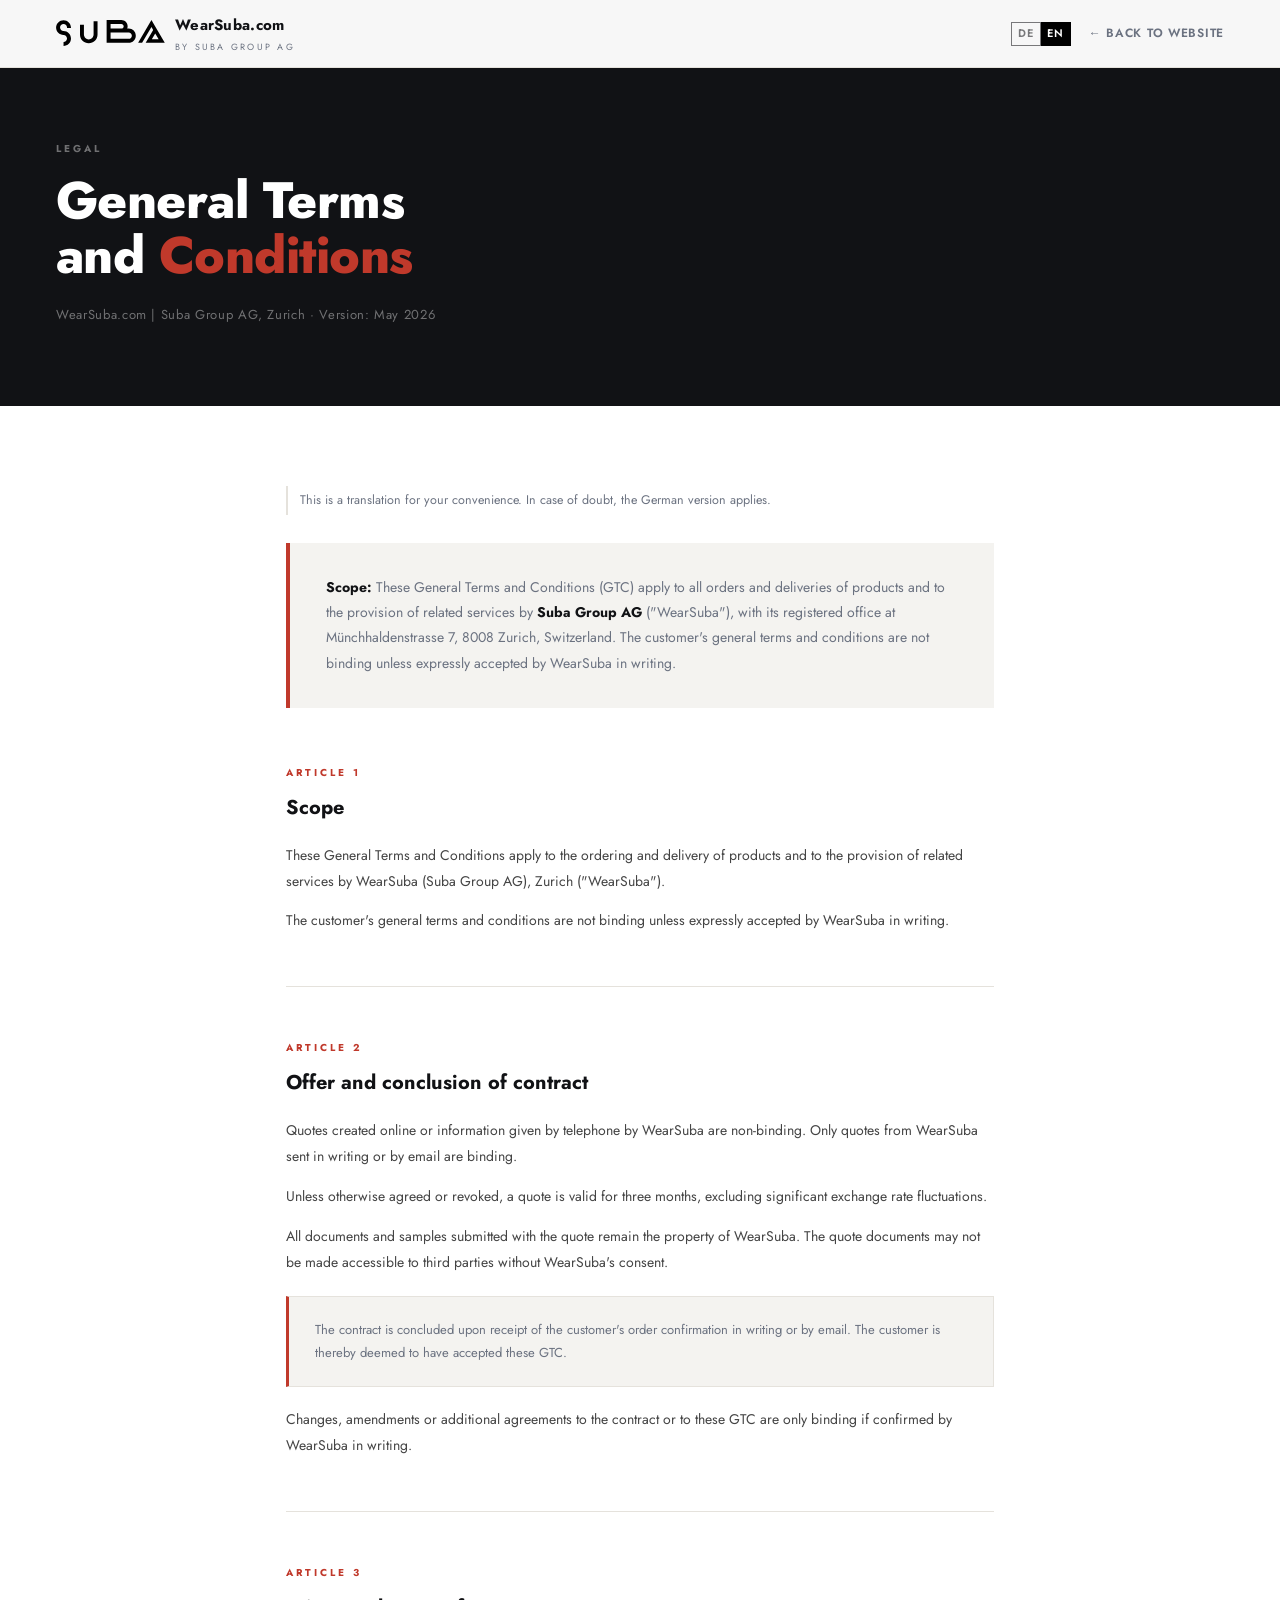
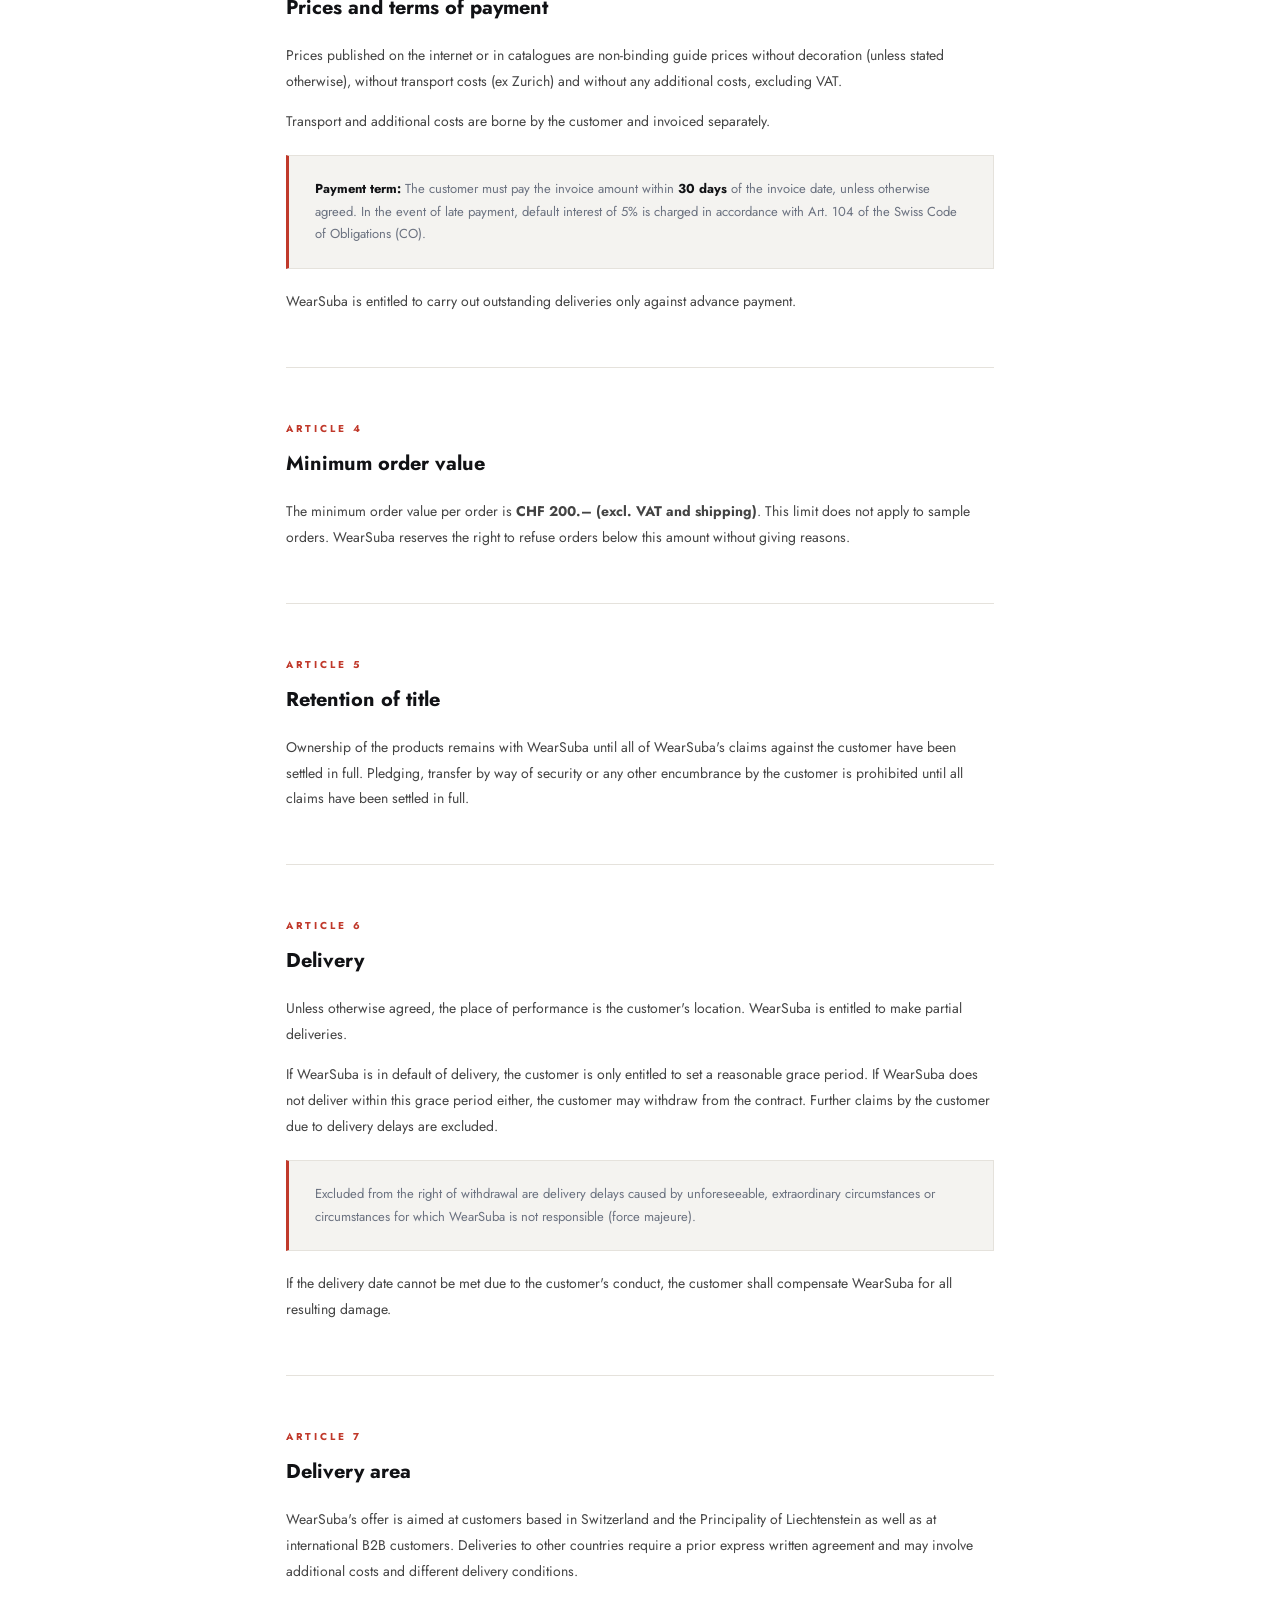
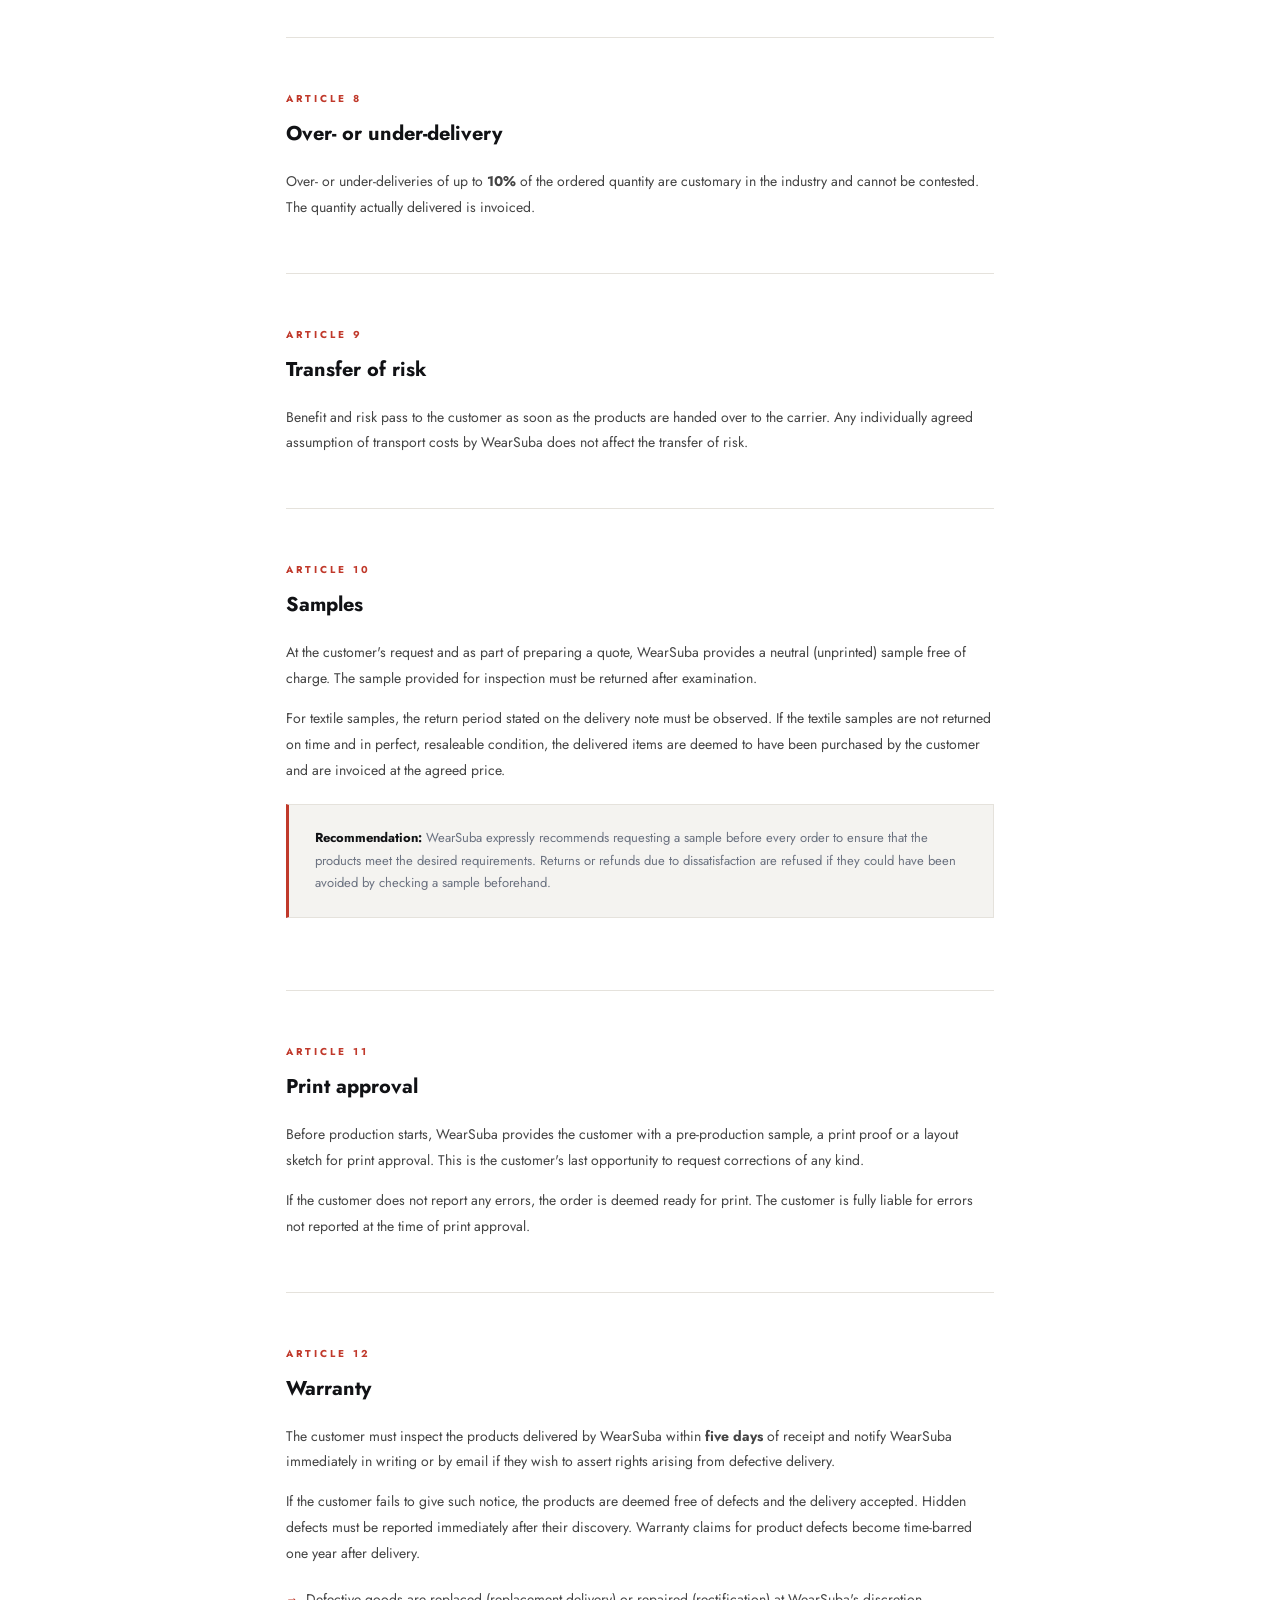
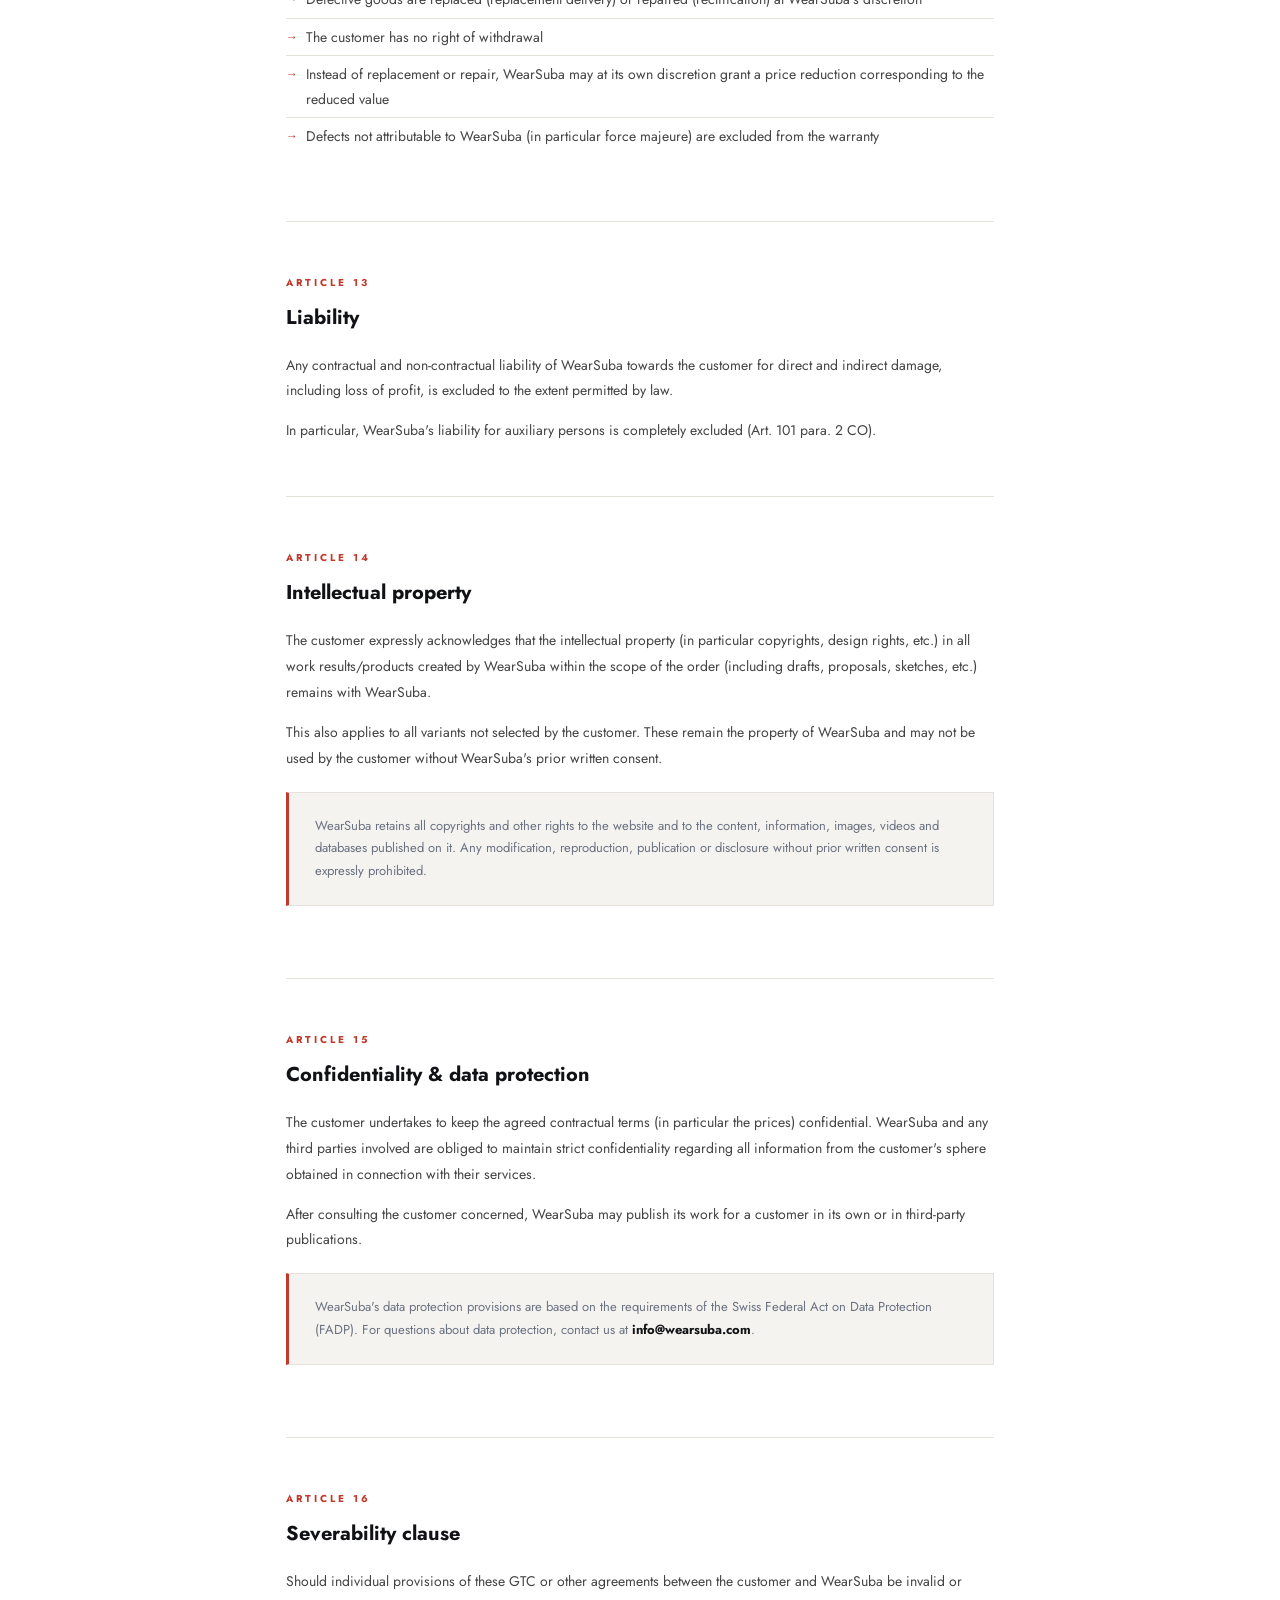
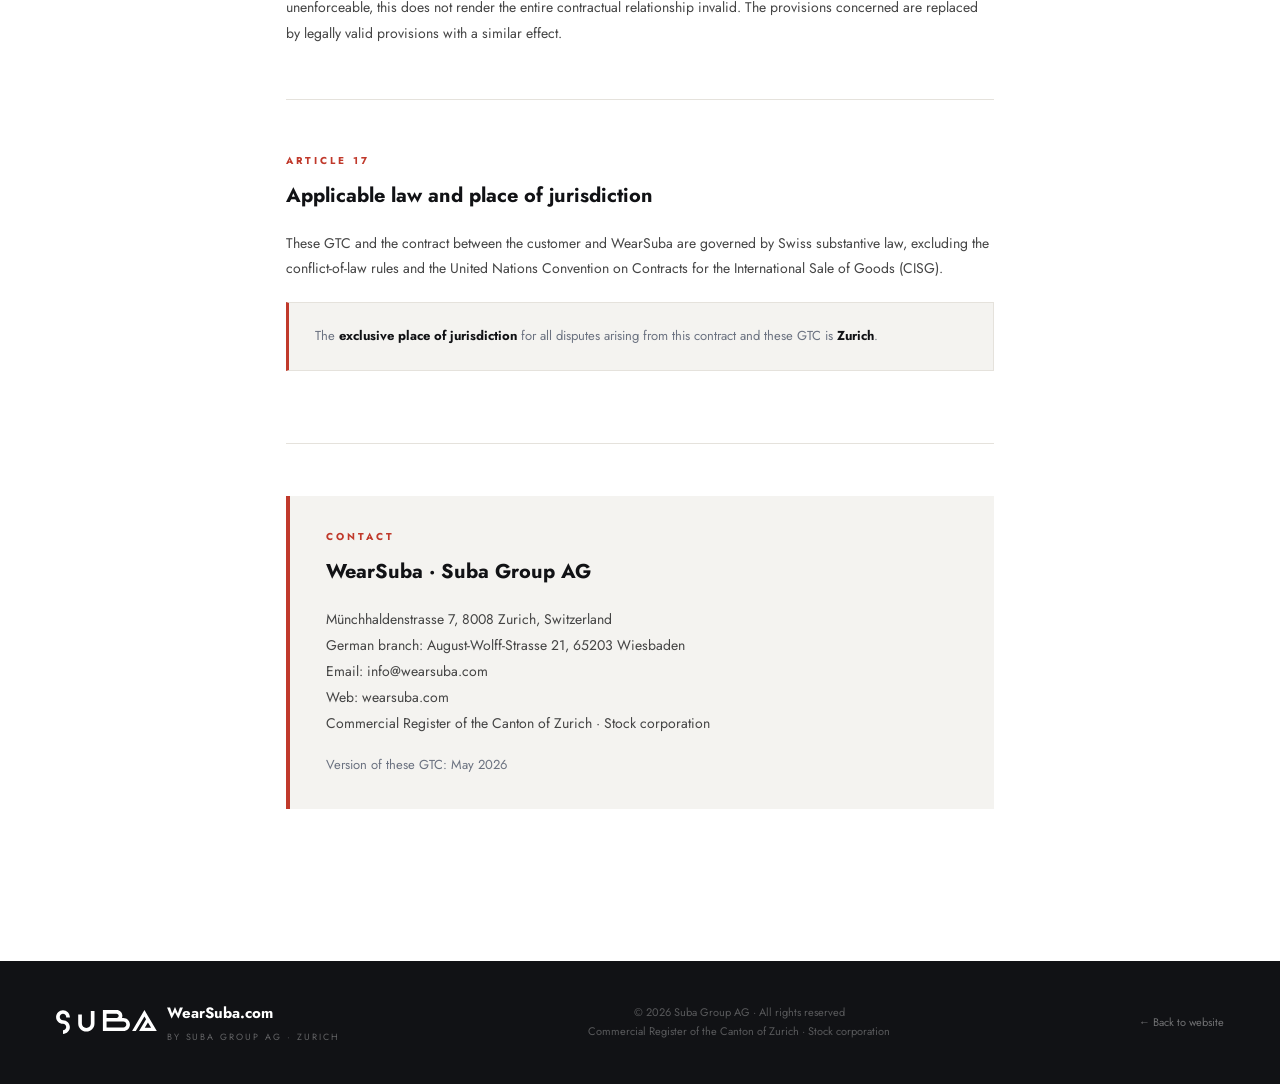
==== agb-en.html @ cb24487d "Neue Website wearsuba.com (DE/EN, neue Bereiche, Produktkatalog) Co-Authored-By: Claude Opus 5.5 <no" ====
<!DOCTYPE html>
<html lang="en">
<head>
<meta charset="UTF-8">
<meta name="viewport" content="width=device-width, initial-scale=1.0">
<title>Terms and Conditions – WearSuba | Suba Group AG</title>
<style>
*,*::before,*::after{box-sizing:border-box;margin:0;padding:0}
:root{--ink:#111215;--ink2:#2a2d35;--mid:#6b7280;--soft:#f4f3f0;--white:#ffffff;--red:#c0392b;--border:#e5e2dc}
html{scroll-behavior:smooth}
body{font-family:'Futura PT','Futura','Jost','Century Gothic',sans-serif;background:var(--white);color:var(--ink);line-height:1.7;font-weight:400}

.nav{position:fixed;top:0;left:0;right:0;z-index:100;display:flex;align-items:center;justify-content:space-between;padding:0 56px;height:68px;background:rgba(255,255,255,0.97);backdrop-filter:blur(12px);border-bottom:1px solid var(--border)}
.nav a{text-decoration:none}
.nav-brand{display:flex;align-items:center;gap:10px}
.n-name{font-family:'Futura PT','Futura','Jost','Century Gothic',sans-serif;font-size:15px;font-weight:700;color:var(--ink);letter-spacing:0.02em}
.n-sub{font-size:9px;letter-spacing:0.25em;color:var(--mid);text-transform:uppercase;margin-top:1px}
.nav-back{font-size:12px;font-weight:600;letter-spacing:0.06em;color:var(--mid);text-transform:uppercase;text-decoration:none;display:flex;align-items:center;gap:6px;transition:color 0.2s}
.nav-back:hover{color:var(--ink)}

.hero-agb{background:var(--ink);padding:140px 56px 80px;}
.hero-agb .label{font-size:10px;letter-spacing:0.3em;text-transform:uppercase;color:rgba(255,255,255,0.4);font-weight:700;margin-bottom:16px}
.hero-agb h1{font-family:'Futura PT','Futura','Jost','Century Gothic',sans-serif;font-size:clamp(32px,4vw,56px);font-weight:800;color:#fff;line-height:1.08;letter-spacing:-0.01em}
.hero-agb h1 span{color:var(--red)}
.hero-agb .meta{margin-top:20px;font-size:13px;color:rgba(255,255,255,0.4);letter-spacing:0.05em}

.agb-wrap{max-width:820px;margin:0 auto;padding:80px 56px 100px}

.agb-intro{background:var(--soft);padding:32px 36px;border-left:4px solid var(--red);margin-bottom:56px}
.agb-intro p{font-size:14px;color:var(--mid);line-height:1.8}
.agb-intro strong{color:var(--ink)}

.agb-section{margin-bottom:52px;padding-bottom:52px;border-bottom:1px solid var(--border)}
.agb-section:last-child{border-bottom:none}
.sec-num{font-size:10px;letter-spacing:0.3em;text-transform:uppercase;color:var(--red);font-weight:700;margin-bottom:10px}
.agb-section h2{font-family:'Futura PT','Futura','Jost','Century Gothic',sans-serif;font-size:20px;font-weight:700;color:var(--ink);margin-bottom:18px}
.agb-section p{font-size:14px;color:#444;line-height:1.85;margin-bottom:14px}
.agb-section p:last-child{margin-bottom:0}
.agb-section ul{margin:12px 0 14px 0;padding-left:0;list-style:none}
.agb-section ul li{font-size:14px;color:#444;line-height:1.75;padding:6px 0 6px 20px;position:relative;border-bottom:1px solid var(--border)}
.agb-section ul li:last-child{border-bottom:none}
.agb-section ul li::before{content:'→';position:absolute;left:0;color:var(--red);font-size:12px;top:8px}

.highlight-box{background:var(--soft);border:1px solid var(--border);padding:22px 26px;margin:20px 0;border-left:3px solid var(--red)}
.highlight-box p{font-size:13px;color:var(--mid);margin:0;line-height:1.75}
.highlight-box strong{color:var(--ink)}

footer{background:var(--ink);padding:40px 56px;display:flex;justify-content:space-between;align-items:center}
.f-brand{display:flex;align-items:center;gap:10px}
.fn{font-family:'Futura PT','Futura','Jost','Century Gothic',sans-serif;font-size:15px;font-weight:700;color:#fff}
.fs{font-size:9px;letter-spacing:0.22em;color:rgba(255,255,255,0.35);text-transform:uppercase;margin-top:3px}
.f-info{font-size:11px;color:rgba(255,255,255,0.3);text-align:center;line-height:1.8}
.f-link{font-size:11px;color:rgba(255,255,255,0.4);text-decoration:none;transition:color 0.2s}
.f-link:hover{color:#fff}

@media(max-width:768px){
  .nav{padding:0 20px}
  .agb-wrap{padding:60px 20px 80px}
  .hero-agb{padding:120px 20px 60px}
  footer{flex-direction:column;gap:18px;text-align:center;padding:30px 20px}
}
.nav-r{display:flex;align-items:center;gap:18px}
.lang-sw{display:flex}
.lang-sw a{display:inline-grid;place-items:center;min-width:30px;height:24px;padding:0 6px;font-size:11px;font-weight:600;letter-spacing:.06em;line-height:1;text-decoration:none;border:1px solid var(--ink,#111);color:var(--ink,#111);opacity:.55}
.lang-sw a+a{border-left:0}
.lang-sw a:hover{opacity:1}
.lang-sw a.on{opacity:1;background:#000;color:#fff;border-color:#000}
.lang-note{font-size:12.5px;color:var(--mid);border-left:2px solid var(--border);padding:4px 0 4px 12px;margin-bottom:28px}
@media(max-width:600px){.nav-r{gap:10px}.nav-back{font-size:10px}}
</style>
<script>
  window.va = window.va || function () { (window.vaq = window.vaq || []).push(arguments); };
</script>
<script defer src="/_vercel/insights/script.js"></script>
<link rel="stylesheet" href="assets/fonts.css">
<link rel="icon" href="img/site/favicon.png">
<script>/* Neue Seite immer oben öffnen */try{history.scrollRestoration="manual"}catch(e){}addEventListener("pageshow",function(){if(!location.hash)window.scrollTo(0,0)});</script>
<link rel="alternate" hreflang="de" href="agb.html">
<link rel="alternate" hreflang="en" href="agb-en.html">
</head>
<body>

<nav class="nav">
  <a href="index-en.html" class="nav-brand">
    <img src="img/site/suba-logo-schwarz.svg" style="height:26px;width:auto" alt="SUBA">
    <div><div class="n-name">WearSuba.com</div><div class="n-sub">by Suba Group AG</div></div>
  </a>
  <div class="nav-r"><div class="lang-sw" role="group" aria-label="Language"><a href="agb.html" hreflang="de" lang="de">DE</a><a href="agb-en.html" hreflang="en" lang="en" class="on" aria-current="true">EN</a></div><a href="index-en.html" class="nav-back">← Back to website</a></div>
</nav>

<div class="hero-agb">
  <div class="label">Legal</div>
  <h1>General Terms<br>and <span>Conditions</span></h1>
  <div class="meta">WearSuba.com | Suba Group AG, Zurich · Version: May 2026</div>
</div>

<div class="agb-wrap">

  <div class="lang-note">This is a translation for your convenience. In case of doubt, the German version applies.</div>

  <div class="agb-intro">
    <p><strong>Scope:</strong> These General Terms and Conditions (GTC) apply to all orders and deliveries of products and to the provision of related services by <strong>Suba Group AG</strong> ("WearSuba"), with its registered office at Münchhaldenstrasse 7, 8008 Zurich, Switzerland. The customer's general terms and conditions are not binding unless expressly accepted by WearSuba in writing.</p>
  </div>

  <div class="agb-section">
    <div class="sec-num">Article 1</div>
    <h2>Scope</h2>
    <p>These General Terms and Conditions apply to the ordering and delivery of products and to the provision of related services by WearSuba (Suba Group AG), Zurich ("WearSuba").</p>
    <p>The customer's general terms and conditions are not binding unless expressly accepted by WearSuba in writing.</p>
  </div>

  <div class="agb-section">
    <div class="sec-num">Article 2</div>
    <h2>Offer and conclusion of contract</h2>
    <p>Quotes created online or information given by telephone by WearSuba are non-binding. Only quotes from WearSuba sent in writing or by email are binding.</p>
    <p>Unless otherwise agreed or revoked, a quote is valid for three months, excluding significant exchange rate fluctuations.</p>
    <p>All documents and samples submitted with the quote remain the property of WearSuba. The quote documents may not be made accessible to third parties without WearSuba's consent.</p>
    <div class="highlight-box"><p>The contract is concluded upon receipt of the customer's order confirmation in writing or by email. The customer is thereby deemed to have accepted these GTC.</p></div>
    <p>Changes, amendments or additional agreements to the contract or to these GTC are only binding if confirmed by WearSuba in writing.</p>
  </div>

  <div class="agb-section">
    <div class="sec-num">Article 3</div>
    <h2>Prices and terms of payment</h2>
    <p>Prices published on the internet or in catalogues are non-binding guide prices without decoration (unless stated otherwise), without transport costs (ex Zurich) and without any additional costs, excluding VAT.</p>
    <p>Transport and additional costs are borne by the customer and invoiced separately.</p>
    <div class="highlight-box"><p><strong>Payment term:</strong> The customer must pay the invoice amount within <strong>30 days</strong> of the invoice date, unless otherwise agreed. In the event of late payment, default interest of 5% is charged in accordance with Art. 104 of the Swiss Code of Obligations (CO).</p></div>
    <p>WearSuba is entitled to carry out outstanding deliveries only against advance payment.</p>
  </div>

  <div class="agb-section">
    <div class="sec-num">Article 4</div>
    <h2>Minimum order value</h2>
    <p>The minimum order value per order is <strong>CHF 200.– (excl. VAT and shipping)</strong>. This limit does not apply to sample orders. WearSuba reserves the right to refuse orders below this amount without giving reasons.</p>
  </div>

  <div class="agb-section">
    <div class="sec-num">Article 5</div>
    <h2>Retention of title</h2>
    <p>Ownership of the products remains with WearSuba until all of WearSuba's claims against the customer have been settled in full. Pledging, transfer by way of security or any other encumbrance by the customer is prohibited until all claims have been settled in full.</p>
  </div>

  <div class="agb-section">
    <div class="sec-num">Article 6</div>
    <h2>Delivery</h2>
    <p>Unless otherwise agreed, the place of performance is the customer's location. WearSuba is entitled to make partial deliveries.</p>
    <p>If WearSuba is in default of delivery, the customer is only entitled to set a reasonable grace period. If WearSuba does not deliver within this grace period either, the customer may withdraw from the contract. Further claims by the customer due to delivery delays are excluded.</p>
    <div class="highlight-box"><p>Excluded from the right of withdrawal are delivery delays caused by unforeseeable, extraordinary circumstances or circumstances for which WearSuba is not responsible (force majeure).</p></div>
    <p>If the delivery date cannot be met due to the customer's conduct, the customer shall compensate WearSuba for all resulting damage.</p>
  </div>

  <div class="agb-section">
    <div class="sec-num">Article 7</div>
    <h2>Delivery area</h2>
    <p>WearSuba's offer is aimed at customers based in Switzerland and the Principality of Liechtenstein as well as at international B2B customers. Deliveries to other countries require a prior express written agreement and may involve additional costs and different delivery conditions.</p>
  </div>

  <div class="agb-section">
    <div class="sec-num">Article 8</div>
    <h2>Over- or under-delivery</h2>
    <p>Over- or under-deliveries of up to <strong>10%</strong> of the ordered quantity are customary in the industry and cannot be contested. The quantity actually delivered is invoiced.</p>
  </div>

  <div class="agb-section">
    <div class="sec-num">Article 9</div>
    <h2>Transfer of risk</h2>
    <p>Benefit and risk pass to the customer as soon as the products are handed over to the carrier. Any individually agreed assumption of transport costs by WearSuba does not affect the transfer of risk.</p>
  </div>

  <div class="agb-section">
    <div class="sec-num">Article 10</div>
    <h2>Samples</h2>
    <p>At the customer's request and as part of preparing a quote, WearSuba provides a neutral (unprinted) sample free of charge. The sample provided for inspection must be returned after examination.</p>
    <p>For textile samples, the return period stated on the delivery note must be observed. If the textile samples are not returned on time and in perfect, resaleable condition, the delivered items are deemed to have been purchased by the customer and are invoiced at the agreed price.</p>
    <div class="highlight-box"><p><strong>Recommendation:</strong> WearSuba expressly recommends requesting a sample before every order to ensure that the products meet the desired requirements. Returns or refunds due to dissatisfaction are refused if they could have been avoided by checking a sample beforehand.</p></div>
  </div>

  <div class="agb-section">
    <div class="sec-num">Article 11</div>
    <h2>Print approval</h2>
    <p>Before production starts, WearSuba provides the customer with a pre-production sample, a print proof or a layout sketch for print approval. This is the customer's last opportunity to request corrections of any kind.</p>
    <p>If the customer does not report any errors, the order is deemed ready for print. The customer is fully liable for errors not reported at the time of print approval.</p>
  </div>

  <div class="agb-section">
    <div class="sec-num">Article 12</div>
    <h2>Warranty</h2>
    <p>The customer must inspect the products delivered by WearSuba within <strong>five days</strong> of receipt and notify WearSuba immediately in writing or by email if they wish to assert rights arising from defective delivery.</p>
    <p>If the customer fails to give such notice, the products are deemed free of defects and the delivery accepted. Hidden defects must be reported immediately after their discovery. Warranty claims for product defects become time-barred one year after delivery.</p>
    <ul>
      <li>Defective goods are replaced (replacement delivery) or repaired (rectification) at WearSuba's discretion</li>
      <li>The customer has no right of withdrawal</li>
      <li>Instead of replacement or repair, WearSuba may at its own discretion grant a price reduction corresponding to the reduced value</li>
      <li>Defects not attributable to WearSuba (in particular force majeure) are excluded from the warranty</li>
    </ul>
  </div>

  <div class="agb-section">
    <div class="sec-num">Article 13</div>
    <h2>Liability</h2>
    <p>Any contractual and non-contractual liability of WearSuba towards the customer for direct and indirect damage, including loss of profit, is excluded to the extent permitted by law.</p>
    <p>In particular, WearSuba's liability for auxiliary persons is completely excluded (Art. 101 para. 2 CO).</p>
  </div>

  <div class="agb-section">
    <div class="sec-num">Article 14</div>
    <h2>Intellectual property</h2>
    <p>The customer expressly acknowledges that the intellectual property (in particular copyrights, design rights, etc.) in all work results/products created by WearSuba within the scope of the order (including drafts, proposals, sketches, etc.) remains with WearSuba.</p>
    <p>This also applies to all variants not selected by the customer. These remain the property of WearSuba and may not be used by the customer without WearSuba's prior written consent.</p>
    <div class="highlight-box"><p>WearSuba retains all copyrights and other rights to the website and to the content, information, images, videos and databases published on it. Any modification, reproduction, publication or disclosure without prior written consent is expressly prohibited.</p></div>
  </div>

  <div class="agb-section">
    <div class="sec-num">Article 15</div>
    <h2>Confidentiality & data protection</h2>
    <p>The customer undertakes to keep the agreed contractual terms (in particular the prices) confidential. WearSuba and any third parties involved are obliged to maintain strict confidentiality regarding all information from the customer's sphere obtained in connection with their services.</p>
    <p>After consulting the customer concerned, WearSuba may publish its work for a customer in its own or in third-party publications.</p>
    <div class="highlight-box"><p>WearSuba's data protection provisions are based on the requirements of the Swiss Federal Act on Data Protection (FADP). For questions about data protection, contact us at <strong>info@wearsuba.com</strong>.</p></div>
  </div>

  <div class="agb-section">
    <div class="sec-num">Article 16</div>
    <h2>Severability clause</h2>
    <p>Should individual provisions of these GTC or other agreements between the customer and WearSuba be invalid or unenforceable, this does not render the entire contractual relationship invalid. The provisions concerned are replaced by legally valid provisions with a similar effect.</p>
  </div>

  <div class="agb-section">
    <div class="sec-num">Article 17</div>
    <h2>Applicable law and place of jurisdiction</h2>
    <p>These GTC and the contract between the customer and WearSuba are governed by Swiss substantive law, excluding the conflict-of-law rules and the United Nations Convention on Contracts for the International Sale of Goods (CISG).</p>
    <div class="highlight-box"><p>The <strong>exclusive place of jurisdiction</strong> for all disputes arising from this contract and these GTC is <strong>Zurich</strong>.</p></div>
  </div>

  <div class="agb-section" style="background:var(--soft);padding:32px 36px;border-left:4px solid var(--red);margin-top:20px">
    <div class="sec-num">Contact</div>
    <h2>WearSuba · Suba Group AG</h2>
    <p>Münchhaldenstrasse 7, 8008 Zurich, Switzerland<br>German branch: August-Wolff-Strasse 21, 65203 Wiesbaden<br>Email: info@wearsuba.com<br>Web: wearsuba.com<br>Commercial Register of the Canton of Zurich · Stock corporation</p>
    <p style="margin-top:16px;font-size:13px;color:var(--mid)">Version of these GTC: May 2026</p>
  </div>

</div>

<footer>
  <div class="f-brand">
    <img src="img/site/suba-logo-weiss.svg" style="height:24px;width:auto" alt="SUBA">
    <div><div class="fn">WearSuba.com</div><div class="fs">by Suba Group AG · Zurich</div></div>
  </div>
  <div class="f-info">© 2026 Suba Group AG · All rights reserved<br>Commercial Register of the Canton of Zurich · Stock corporation</div>
  <a href="index-en.html" class="f-link">← Back to website</a>
</footer>

</body>
</html>
---- assets/fonts.css ----
/* Futura: auf Geräten mit installierter Futura (z. B. Mac, iPhone) wird sie direkt genutzt.
   Sonst die freie, Futura-ähnliche Schrift Jost (SIL Open Font License), lokal gehostet – keine Google-Verbindung. */
@font-face{font-family:'Jost';font-style:normal;font-weight:400;font-display:swap;src:url('fonts/jost-latin-400-normal.woff2') format('woff2');unicode-range:U+0000-00FF,U+0131,U+0152-0153,U+02BB-02BC,U+02C6,U+02DA,U+02DC,U+0304,U+0308,U+0329,U+2000-206F,U+20AC,U+2122,U+2191,U+2193,U+2212,U+2215,U+FEFF,U+FFFD}
@font-face{font-family:'Jost';font-style:normal;font-weight:400;font-display:swap;src:url('fonts/jost-latin-ext-400-normal.woff2') format('woff2');unicode-range:U+0100-02BA,U+02BD-02C5,U+02C7-02CC,U+02CE-02D7,U+02DD-02FF,U+0304,U+0308,U+0329,U+1D00-1DBF,U+1E00-1E9F,U+1EF2-1EFF,U+2020,U+20A0-20AB,U+20AD-20C0,U+2113,U+2C60-2C7F,U+A720-A7FF}
@font-face{font-family:'Jost';font-style:normal;font-weight:500;font-display:swap;src:url('fonts/jost-latin-500-normal.woff2') format('woff2');unicode-range:U+0000-00FF,U+0131,U+0152-0153,U+02BB-02BC,U+02C6,U+02DA,U+02DC,U+0304,U+0308,U+0329,U+2000-206F,U+20AC,U+2122,U+2191,U+2193,U+2212,U+2215,U+FEFF,U+FFFD}
@font-face{font-family:'Jost';font-style:normal;font-weight:500;font-display:swap;src:url('fonts/jost-latin-ext-500-normal.woff2') format('woff2');unicode-range:U+0100-02BA,U+02BD-02C5,U+02C7-02CC,U+02CE-02D7,U+02DD-02FF,U+0304,U+0308,U+0329,U+1D00-1DBF,U+1E00-1E9F,U+1EF2-1EFF,U+2020,U+20A0-20AB,U+20AD-20C0,U+2113,U+2C60-2C7F,U+A720-A7FF}
@font-face{font-family:'Jost';font-style:normal;font-weight:600;font-display:swap;src:url('fonts/jost-latin-600-normal.woff2') format('woff2');unicode-range:U+0000-00FF,U+0131,U+0152-0153,U+02BB-02BC,U+02C6,U+02DA,U+02DC,U+0304,U+0308,U+0329,U+2000-206F,U+20AC,U+2122,U+2191,U+2193,U+2212,U+2215,U+FEFF,U+FFFD}
@font-face{font-family:'Jost';font-style:normal;font-weight:600;font-display:swap;src:url('fonts/jost-latin-ext-600-normal.woff2') format('woff2');unicode-range:U+0100-02BA,U+02BD-02C5,U+02C7-02CC,U+02CE-02D7,U+02DD-02FF,U+0304,U+0308,U+0329,U+1D00-1DBF,U+1E00-1E9F,U+1EF2-1EFF,U+2020,U+20A0-20AB,U+20AD-20C0,U+2113,U+2C60-2C7F,U+A720-A7FF}
@font-face{font-family:'Jost';font-style:normal;font-weight:700;font-display:swap;src:url('fonts/jost-latin-700-normal.woff2') format('woff2');unicode-range:U+0000-00FF,U+0131,U+0152-0153,U+02BB-02BC,U+02C6,U+02DA,U+02DC,U+0304,U+0308,U+0329,U+2000-206F,U+20AC,U+2122,U+2191,U+2193,U+2212,U+2215,U+FEFF,U+FFFD}
@font-face{font-family:'Jost';font-style:normal;font-weight:700;font-display:swap;src:url('fonts/jost-latin-ext-700-normal.woff2') format('woff2');unicode-range:U+0100-02BA,U+02BD-02C5,U+02C7-02CC,U+02CE-02D7,U+02DD-02FF,U+0304,U+0308,U+0329,U+1D00-1DBF,U+1E00-1E9F,U+1EF2-1EFF,U+2020,U+20A0-20AB,U+20AD-20C0,U+2113,U+2C60-2C7F,U+A720-A7FF}
@font-face{font-family:'Jost';font-style:normal;font-weight:800;font-display:swap;src:url('fonts/jost-latin-800-normal.woff2') format('woff2');unicode-range:U+0000-00FF,U+0131,U+0152-0153,U+02BB-02BC,U+02C6,U+02DA,U+02DC,U+0304,U+0308,U+0329,U+2000-206F,U+20AC,U+2122,U+2191,U+2193,U+2212,U+2215,U+FEFF,U+FFFD}
@font-face{font-family:'Jost';font-style:normal;font-weight:800;font-display:swap;src:url('fonts/jost-latin-ext-800-normal.woff2') format('woff2');unicode-range:U+0100-02BA,U+02BD-02C5,U+02C7-02CC,U+02CE-02D7,U+02DD-02FF,U+0304,U+0308,U+0329,U+1D00-1DBF,U+1E00-1E9F,U+1EF2-1EFF,U+2020,U+20A0-20AB,U+20AD-20C0,U+2113,U+2C60-2C7F,U+A720-A7FF}
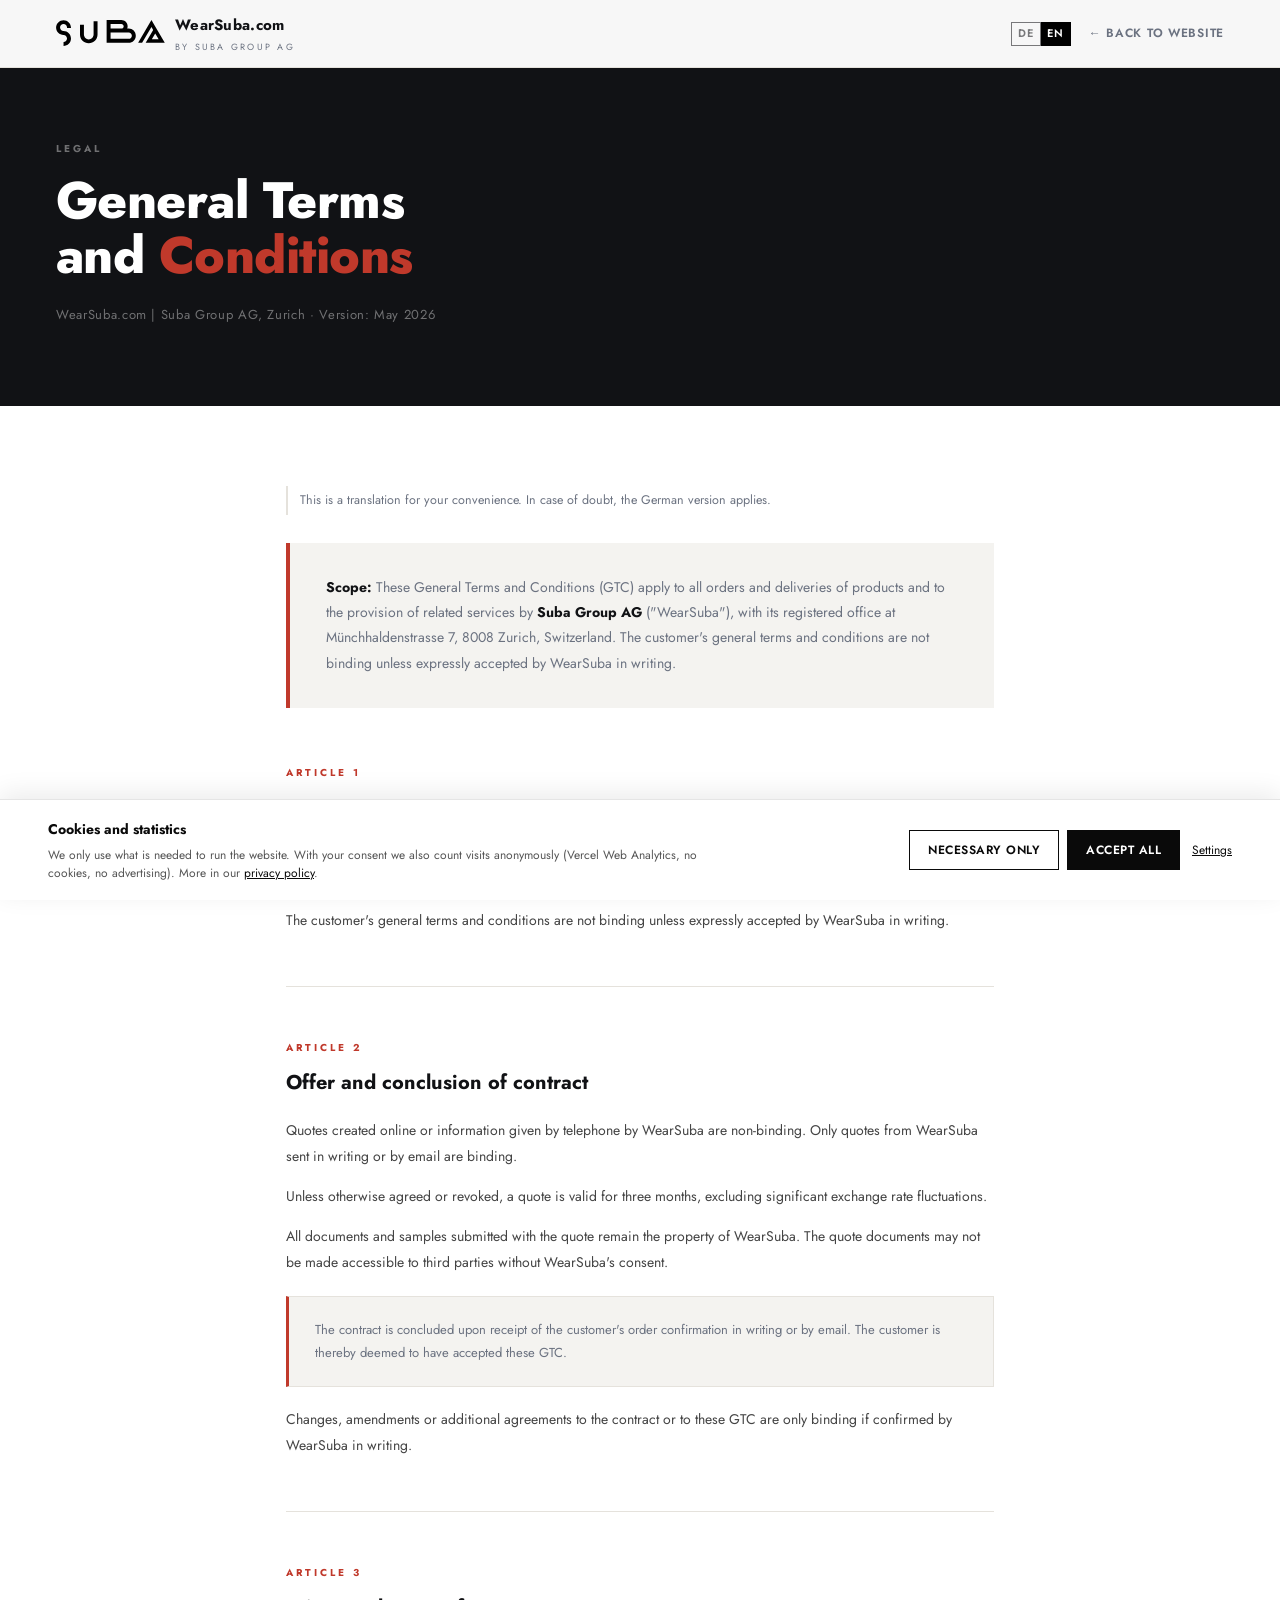
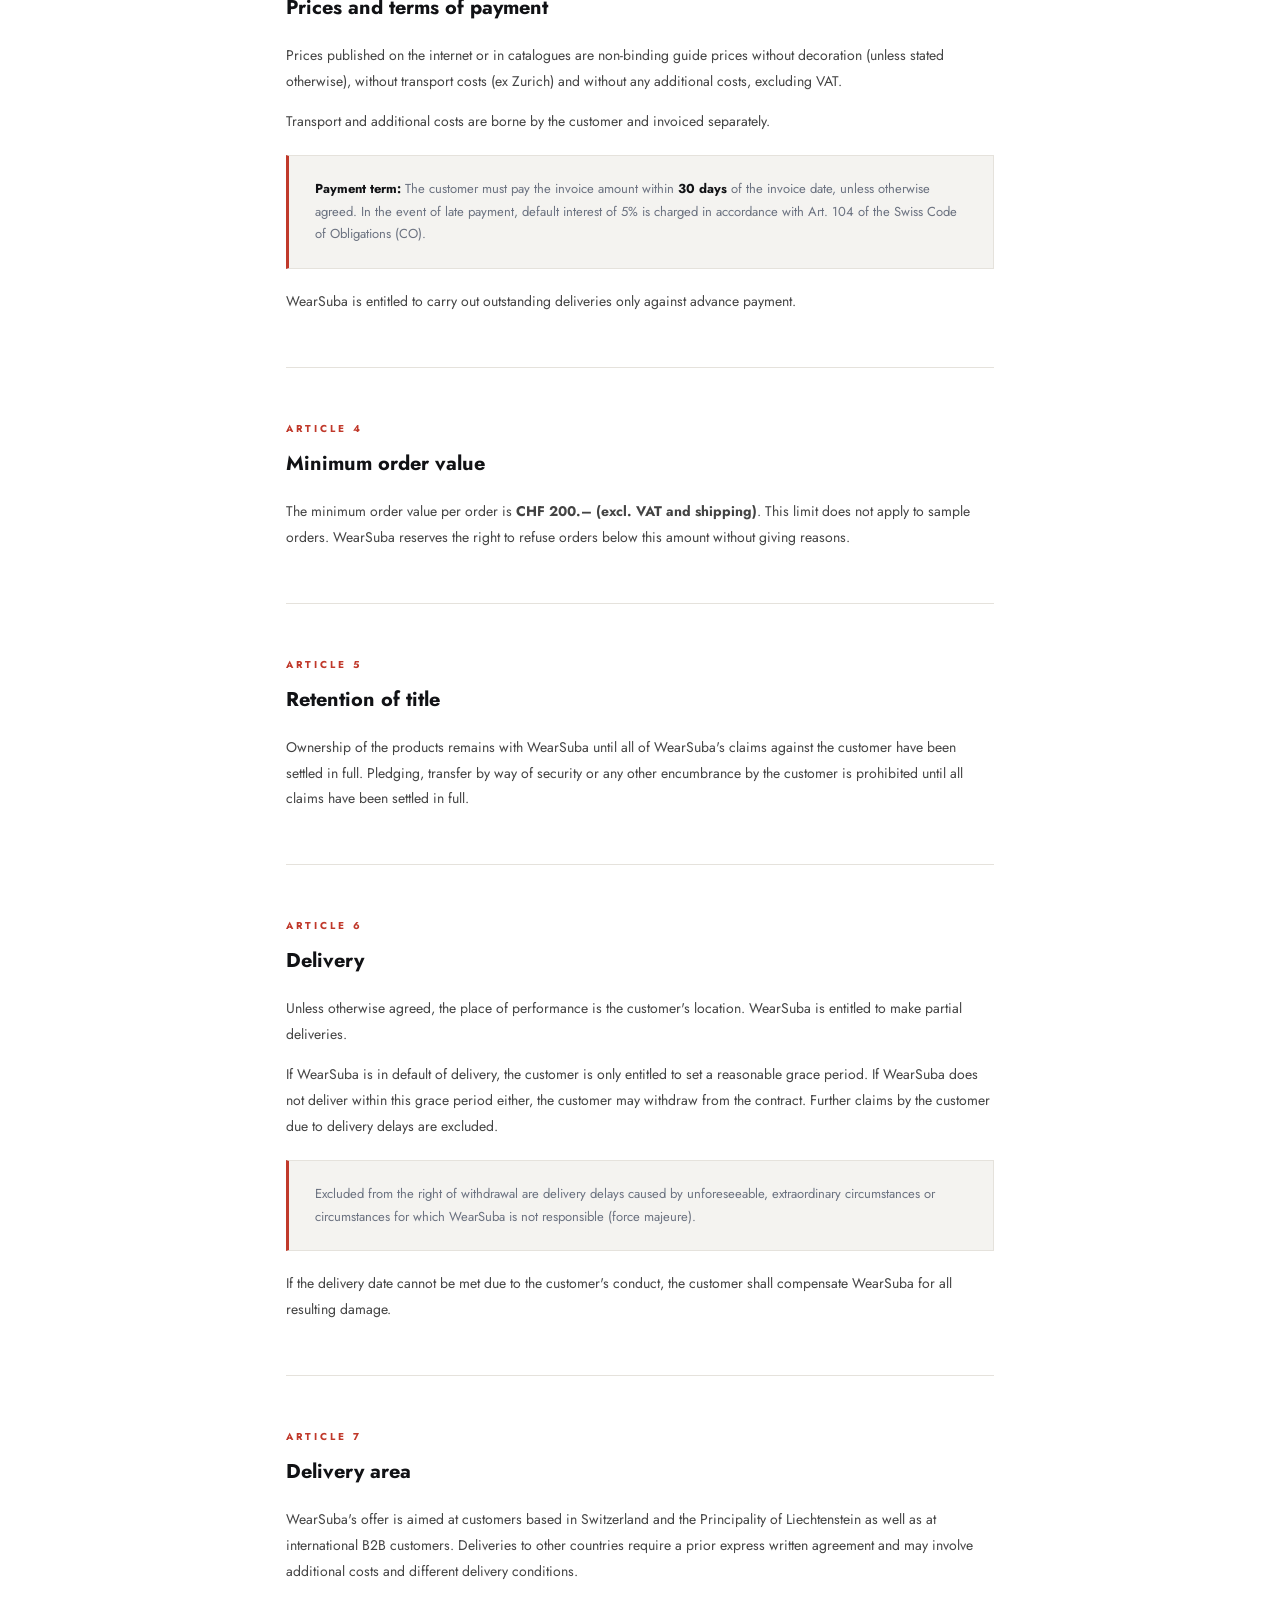
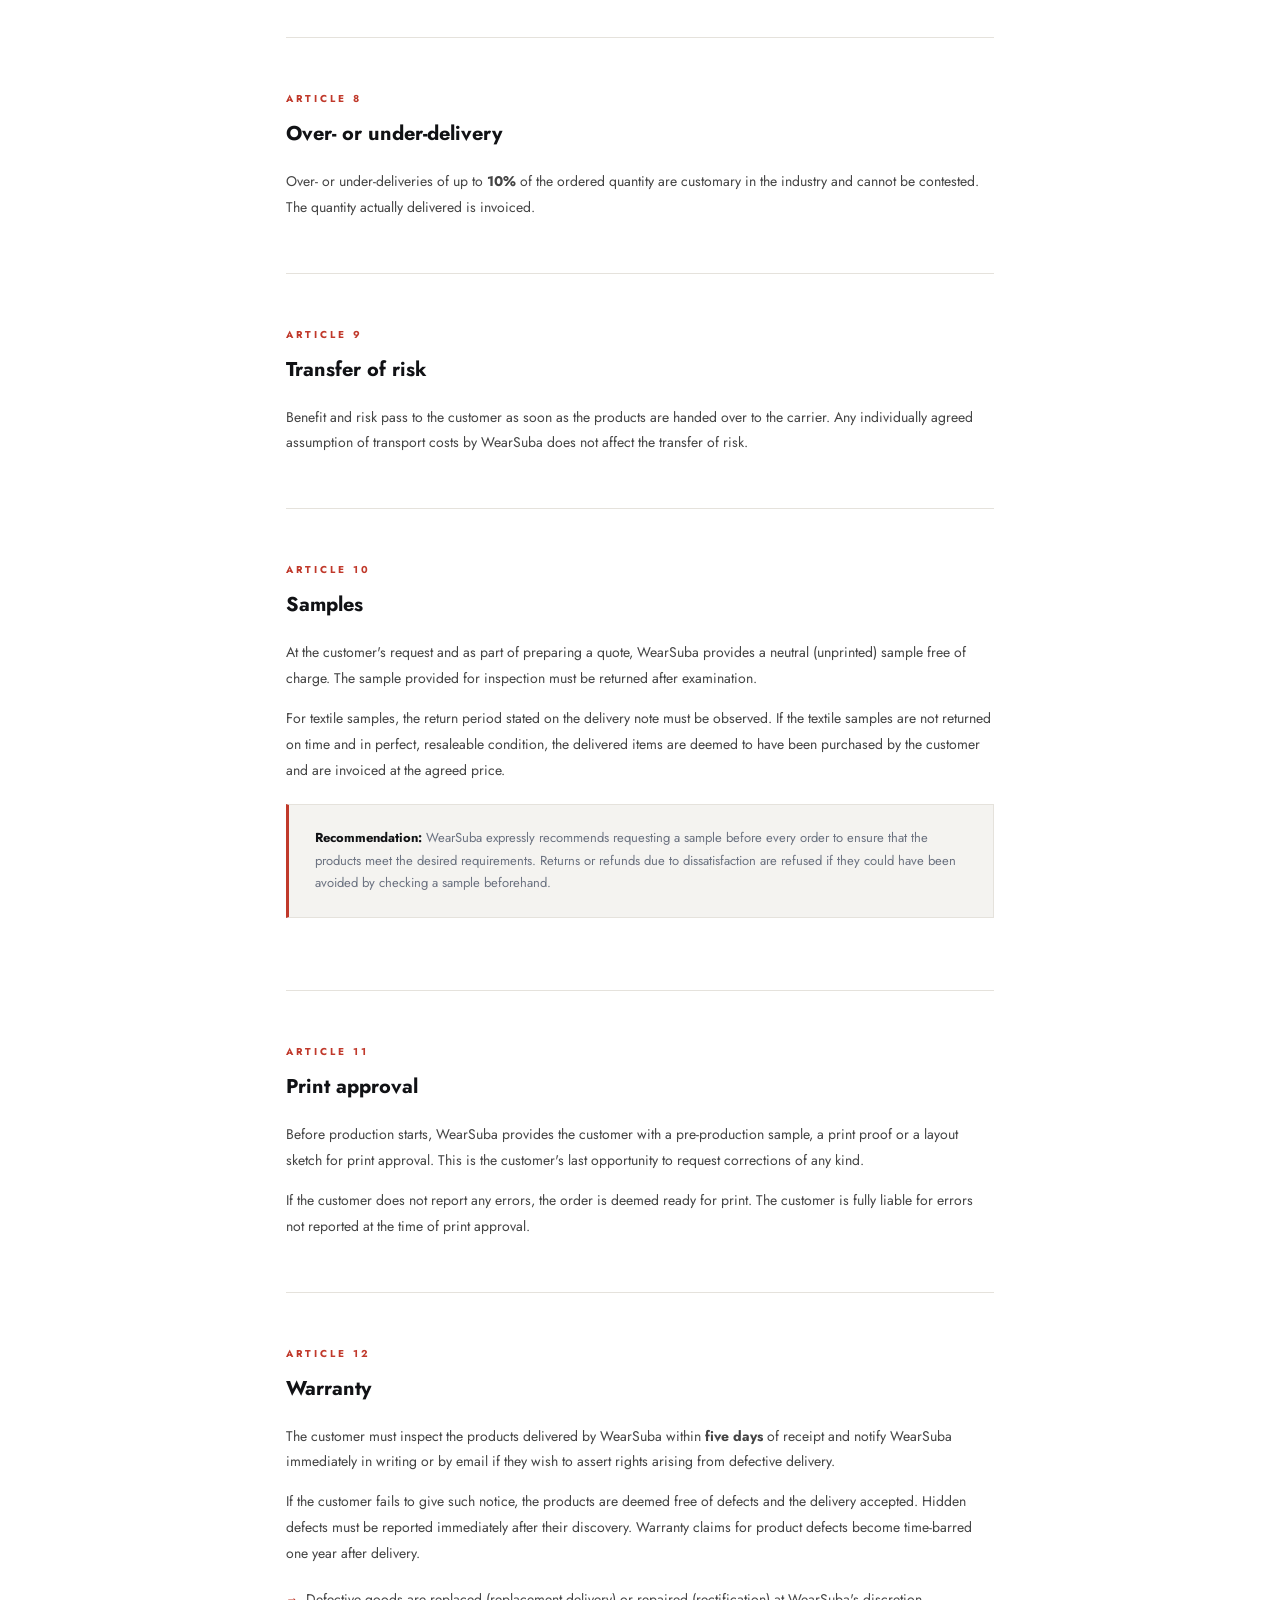
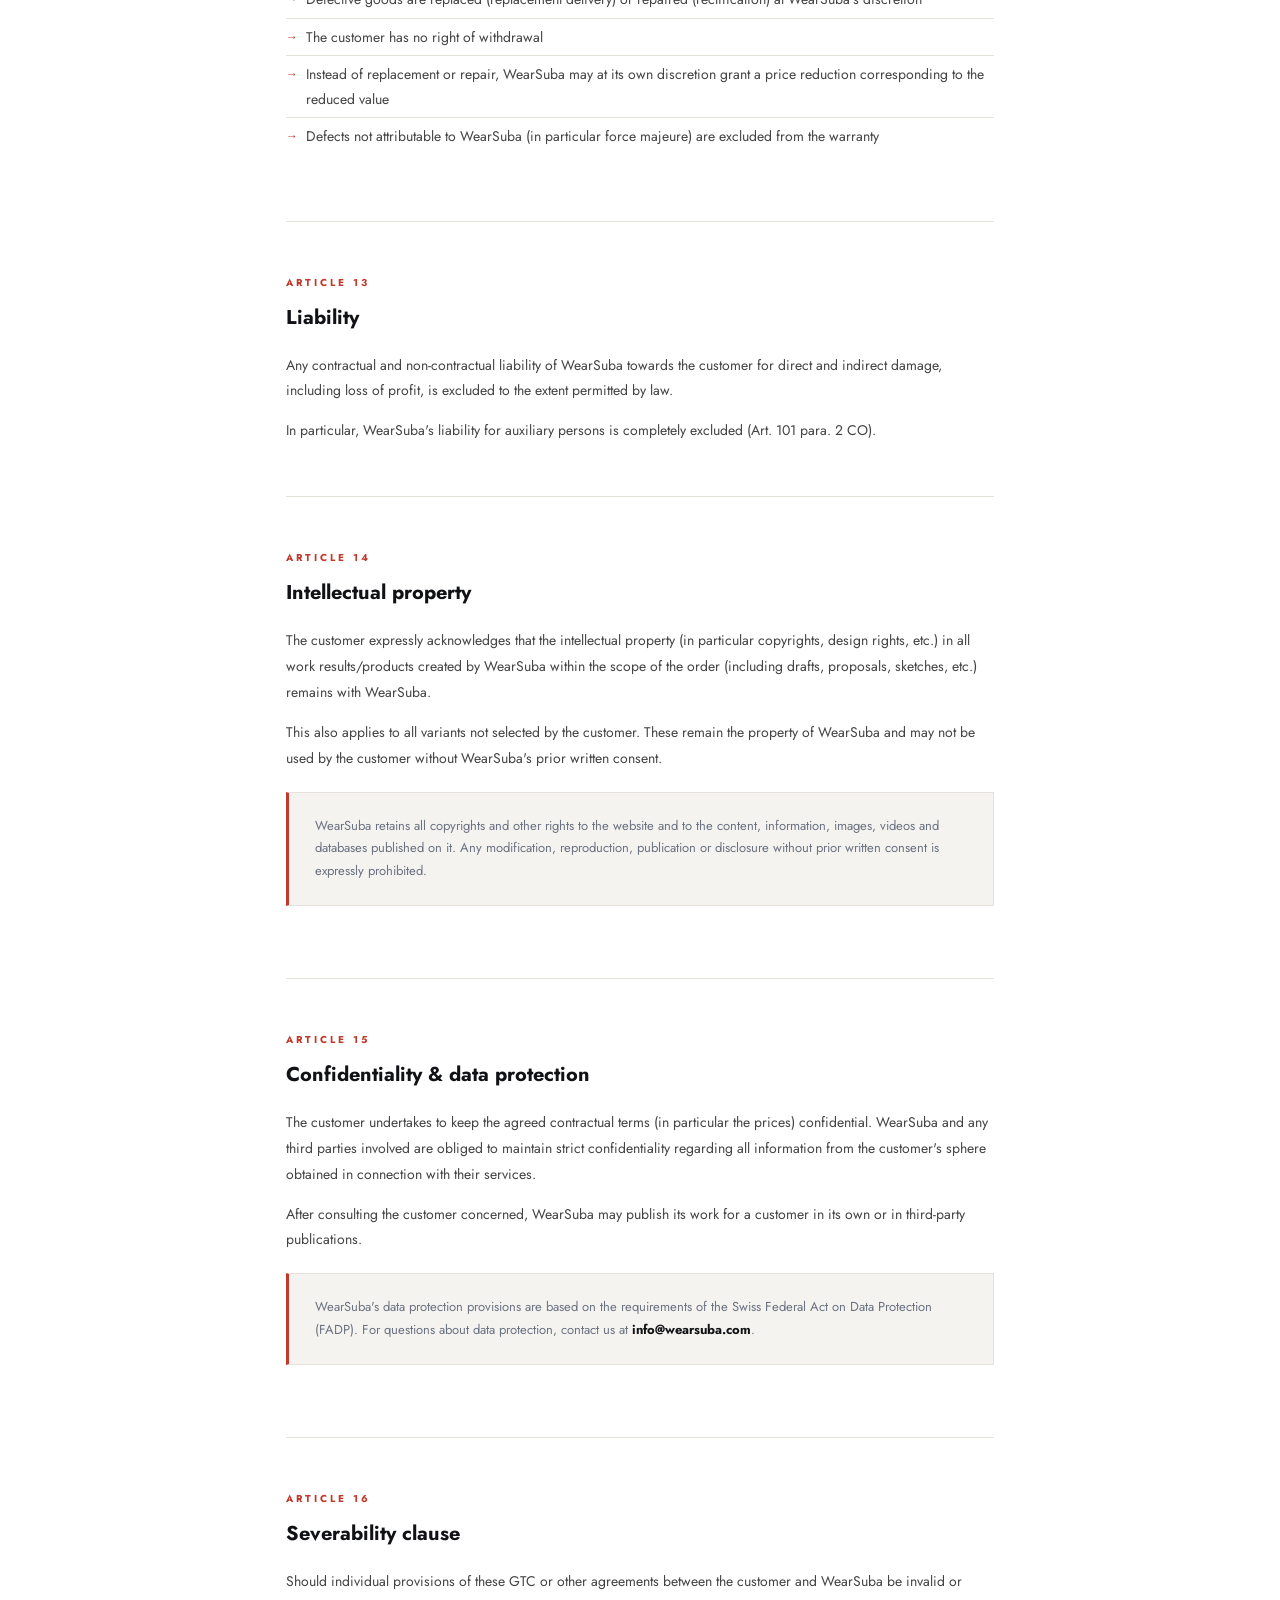
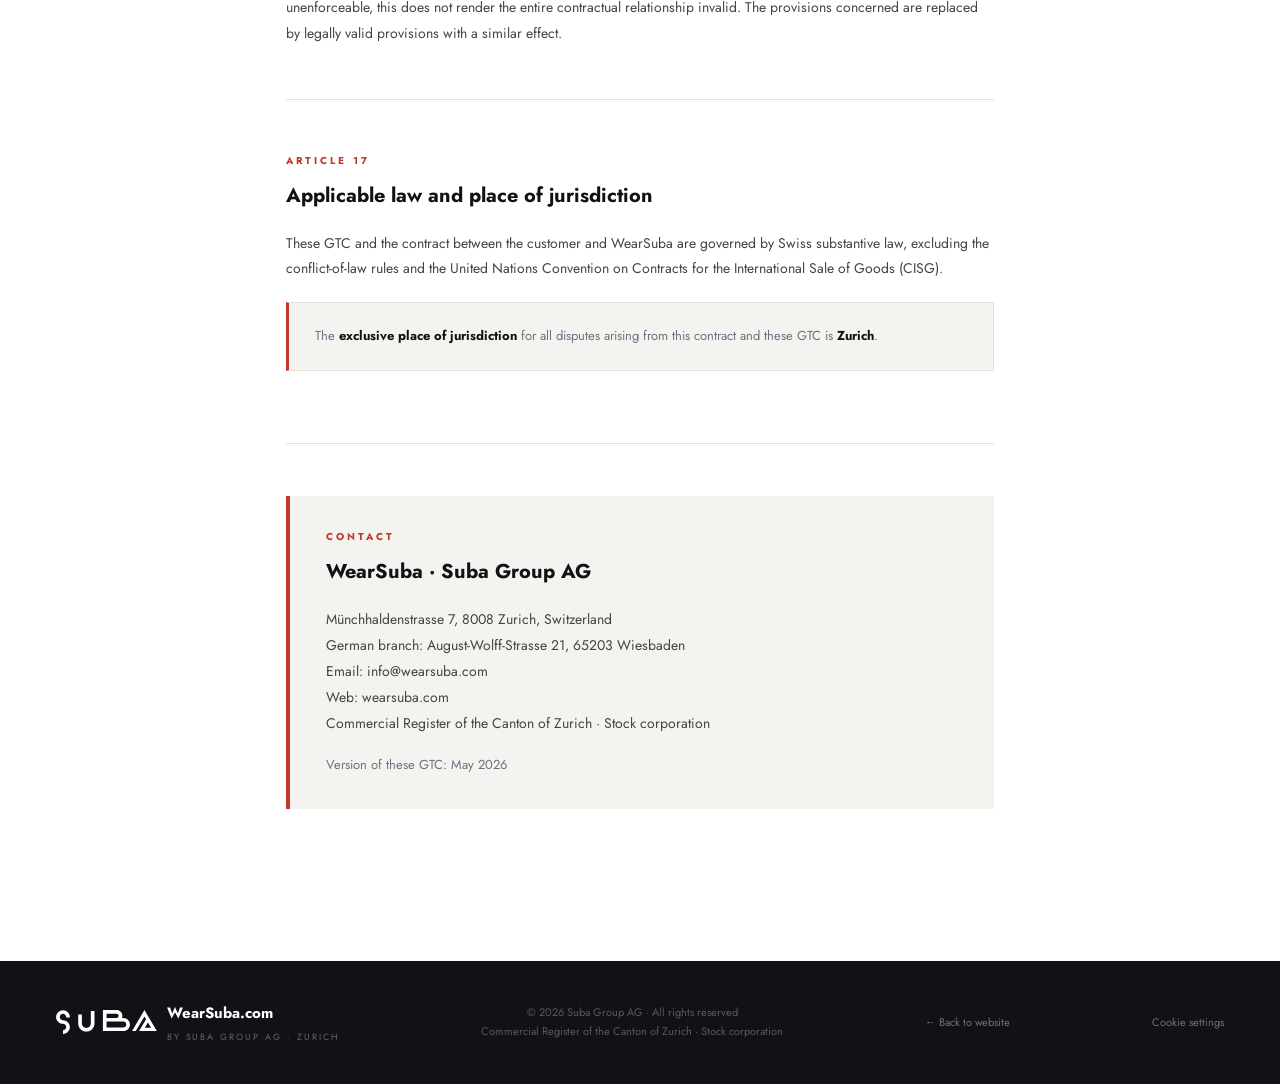
==== commit dc18c578: "Cookie-Hinweis mit echter Einwilligung, Spamschutz fürs Kontaktformular, Datenschutz aktualisiert - " ====
--- a/agb-en.html
+++ b/agb-en.html
@@ -71,7 +71,7 @@
 <script>
   window.va = window.va || function () { (window.vaq = window.vaq || []).push(arguments); };
 </script>
-<script defer src="/_vercel/insights/script.js"></script>
+<script defer src="assets/consent.js"></script>
 <link rel="stylesheet" href="assets/fonts.css">
 <link rel="icon" href="img/site/favicon.png">
 <script>/* Neue Seite immer oben öffnen */try{history.scrollRestoration="manual"}catch(e){}addEventListener("pageshow",function(){if(!location.hash)window.scrollTo(0,0)});</script>
@@ -247,6 +247,7 @@
   </div>
   <div class="f-info">© 2026 Suba Group AG · All rights reserved<br>Commercial Register of the Canton of Zurich · Stock corporation</div>
   <a href="index-en.html" class="f-link">← Back to website</a>
+  <button type="button" class="f-link" data-cookie-settings style="background:none;border:0;padding:0;cursor:pointer;font-family:inherit">Cookie settings</button>
 </footer>
 
 </body>
